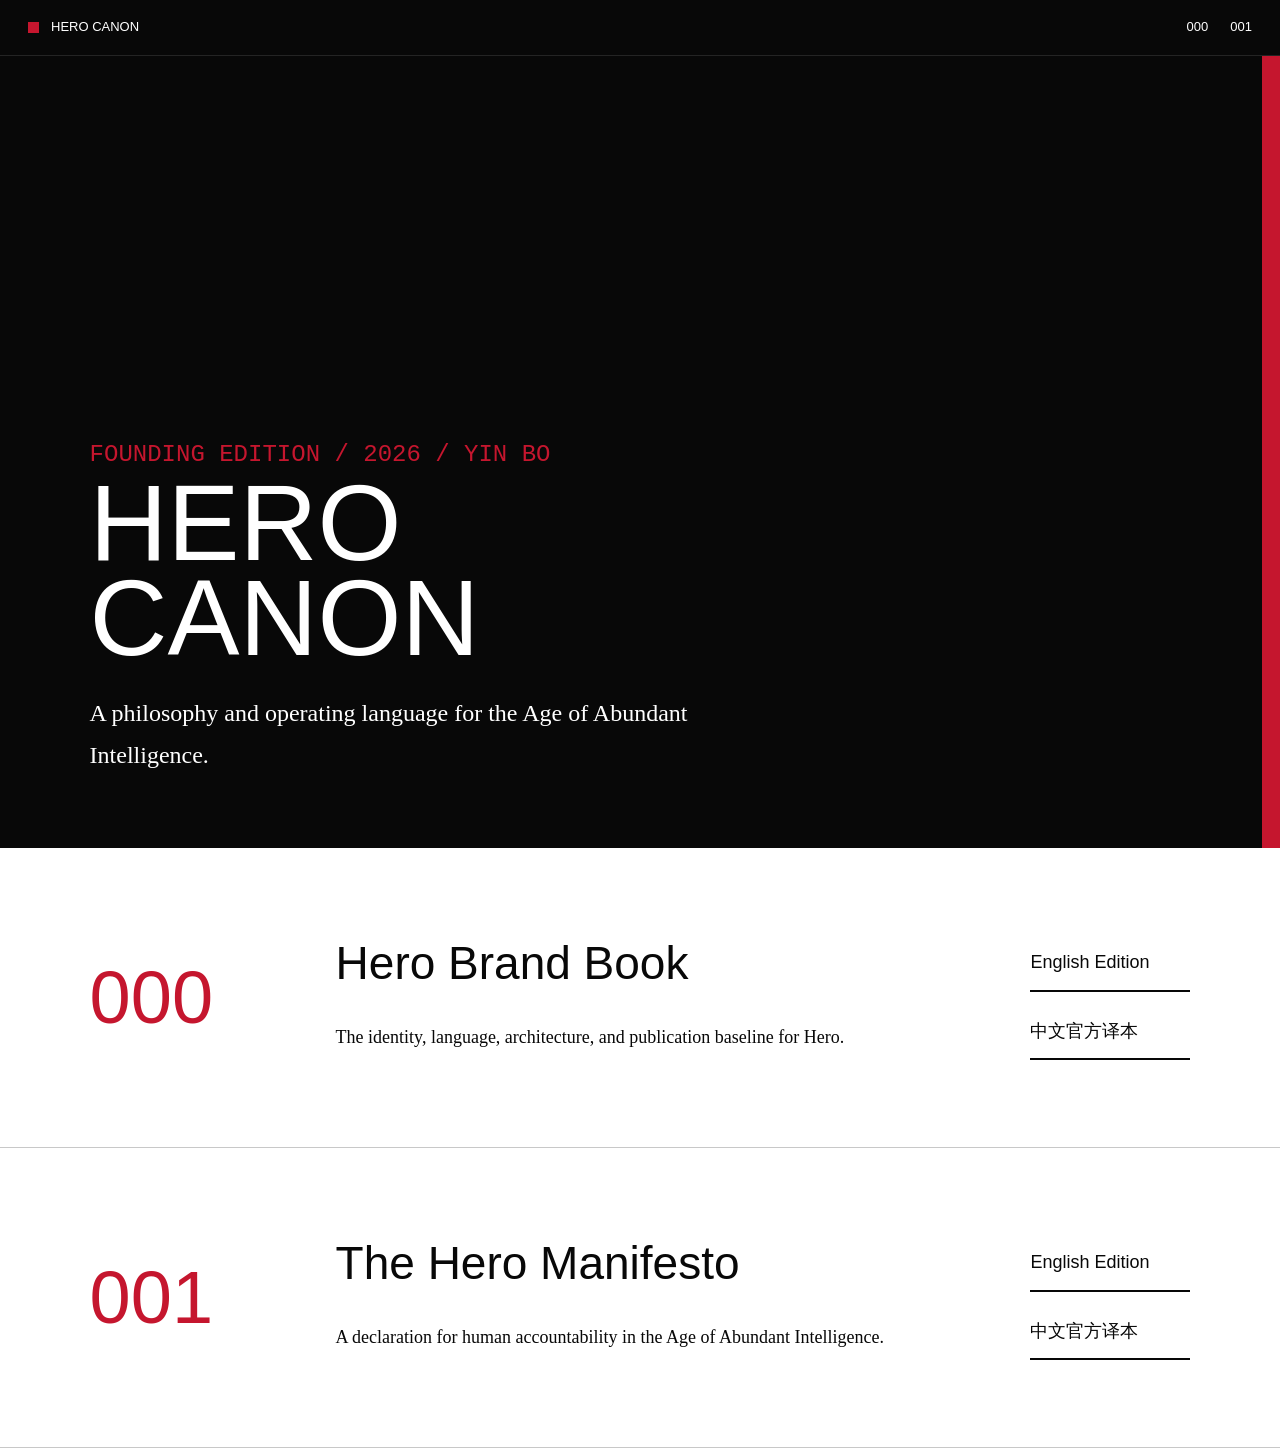
==== index.html @ f0d02a35 "Publish Hero Canon founding edition" ====
<!doctype html>
<html lang="en">
<head>
  <meta charset="utf-8">
  <meta name="viewport" content="width=device-width, initial-scale=1">
  <meta name="color-scheme" content="light">
  <title>Hero Canon - Founding Edition</title>
  <link rel="stylesheet" href="assets/hero-publication.css">
</head>
<body>
  <header class="site-header"><span class="wordmark"><span class="wordmark-mark" aria-hidden="true"></span><span>Hero Canon</span></span><nav class="header-links"><a href="#canon-000">000</a><a href="#canon-001">001</a></nav></header>
  <main style="padding-top:var(--header-height)">
    <section class="index-hero"><div><p class="cover-canon">Founding Edition / 2026 / Yin Bo</p><h1>HERO<br>CANON</h1><p>A philosophy and operating language for the Age of Abundant Intelligence.</p></div></section>
    <section class="edition-band" id="canon-000"><div class="edition-number">000</div><div><h2>Hero Brand Book</h2><p>The identity, language, architecture, and publication baseline for Hero.</p></div><nav class="edition-links"><a href="000-hero-brand-book/en/index.html">English Edition</a><a href="000-hero-brand-book/zh-CN/index.html">中文官方译本</a></nav></section>
    <section class="edition-band" id="canon-001"><div class="edition-number">001</div><div><h2>The Hero Manifesto</h2><p>A declaration for human accountability in the Age of Abundant Intelligence.</p></div><nav class="edition-links"><a href="001-the-hero-manifesto/en/index.html">English Edition</a><a href="001-the-hero-manifesto/zh-CN/index.html">中文官方译本</a></nav></section>
  </main>
  <script src="assets/hero-publication.js"></script>
</body>
</html>
---- assets/hero-publication.css ----
:root {
  --hero-black: #080808;
  --hero-white: #ffffff;
  --hero-red: #c5162e;
  --hero-gray-100: #f2f2f2;
  --hero-gray-300: #c8c8c8;
  --hero-gray-600: #5b5b5b;
  --hero-display-en: Bahnschrift, "Arial Narrow", sans-serif;
  --hero-body-en: Constantia, Georgia, serif;
  --hero-zh: "Noto Sans SC", "Microsoft YaHei", sans-serif;
  --hero-display: var(--hero-display-en);
  --hero-body: var(--hero-body-en);
  --hero-mono: Bahnschrift, Consolas, monospace;
  --content-max: 880px;
  --rail-width: 264px;
  --header-height: 56px;
}

* {
  box-sizing: border-box;
}

html {
  scroll-behavior: smooth;
  background: var(--hero-white);
}

body {
  margin: 0;
  color: var(--hero-black);
  background: var(--hero-white);
  font-family: var(--hero-body);
  font-size: 18px;
  line-height: 1.72;
  letter-spacing: 0;
  overflow-x: hidden;
}

body[data-language="zh-CN"] {
  font-family: var(--hero-zh);
  line-height: 1.78;
}

body[data-language="zh-CN"] * {
  font-family: var(--hero-zh);
}

a {
  color: inherit;
  text-decoration-color: var(--hero-red);
  text-decoration-thickness: 2px;
  text-underline-offset: 4px;
}

a:hover,
a:focus-visible {
  color: var(--hero-red);
}

.reading-progress {
  position: fixed;
  z-index: 60;
  top: 0;
  left: 0;
  width: 0;
  height: 3px;
  background: var(--hero-red);
}

.site-header {
  position: fixed;
  z-index: 50;
  top: 0;
  right: 0;
  left: 0;
  height: var(--header-height);
  display: flex;
  align-items: center;
  justify-content: space-between;
  gap: 24px;
  padding: 0 28px;
  border-bottom: 1px solid #242424;
  color: var(--hero-white);
  background: var(--hero-black);
  font-family: var(--hero-display);
  font-size: 13px;
  text-transform: uppercase;
}

.wordmark {
  display: inline-flex;
  align-items: center;
  gap: 12px;
  text-decoration: none;
}

.wordmark-mark {
  width: 11px;
  height: 11px;
  background: var(--hero-red);
}

.header-links {
  display: flex;
  align-items: center;
  gap: 22px;
}

.header-links a {
  color: var(--hero-white);
  text-decoration: none;
}

.header-links a:hover,
.header-links a:focus-visible {
  color: var(--hero-red);
}

.publication-shell {
  display: grid;
  grid-template-columns: var(--rail-width) minmax(0, 1fr);
  padding-top: var(--header-height);
}

.toc {
  position: sticky;
  top: var(--header-height);
  align-self: start;
  height: calc(100vh - var(--header-height));
  padding: 40px 28px;
  border-right: 1px solid var(--hero-gray-300);
  overflow-y: auto;
  background: var(--hero-white);
}

.toc-label {
  margin: 0 0 20px;
  color: var(--hero-red);
  font-family: var(--hero-display);
  font-size: 12px;
  text-transform: uppercase;
}

.toc ol {
  margin: 0;
  padding: 0;
  list-style: none;
}

.toc li + li {
  margin-top: 12px;
}

.toc a {
  display: grid;
  grid-template-columns: 30px minmax(0, 1fr);
  gap: 8px;
  align-items: start;
  color: var(--hero-gray-600);
  font-family: var(--hero-display);
  font-size: 13px;
  line-height: 1.35;
  text-decoration: none;
}

.toc a::before {
  content: attr(data-index);
  color: var(--hero-gray-300);
  font-family: var(--hero-mono);
  font-size: 11px;
}

.toc a.active,
.toc a:hover,
.toc a:focus-visible {
  color: var(--hero-black);
}

.toc a.active::before {
  color: var(--hero-red);
}

.canon {
  min-width: 0;
}

.canon-section {
  position: relative;
  min-height: 82svh;
  display: flex;
  align-items: center;
  padding: 104px max(7vw, 56px) 112px;
  border-bottom: 1px solid var(--hero-gray-300);
  background: var(--hero-white);
}

.section-inner {
  width: min(100%, var(--content-max));
  margin: 0 auto;
}

.section-index {
  position: absolute;
  top: 34px;
  right: 36px;
  color: var(--hero-red);
  font-family: var(--hero-mono);
  font-size: 12px;
}

.section-kicker {
  margin: 0 0 20px;
  color: var(--hero-red);
  font-family: var(--hero-display);
  font-size: 13px;
  text-transform: uppercase;
}

h1,
h2,
h3,
h4 {
  margin-top: 0;
  font-family: var(--hero-display);
  font-weight: 400;
  letter-spacing: 0;
}

.section-title {
  max-width: 820px;
  margin-bottom: 40px;
  font-size: 54px;
  line-height: 1.02;
}

body[data-language="zh-CN"] .section-title {
  font-size: 50px;
  line-height: 1.18;
}

.section-body > :first-child {
  margin-top: 0;
}

.section-body > :last-child {
  margin-bottom: 0;
}

.section-body p,
.section-body li {
  max-width: 760px;
}

.section-body p {
  margin: 0 0 24px;
}

.section-body ul,
.section-body ol {
  margin: 24px 0 32px;
  padding-left: 26px;
}

.section-body li + li {
  margin-top: 10px;
}

.section-body h3 {
  margin: 64px 0 24px;
  font-size: 30px;
  line-height: 1.15;
}

.section-body strong {
  font-family: var(--hero-display);
  font-weight: 400;
}

blockquote {
  max-width: 820px;
  margin: 48px 0;
  padding: 4px 0 4px 32px;
  border-left: 8px solid var(--hero-red);
  font-family: var(--hero-display);
  font-size: 32px;
  line-height: 1.24;
}

blockquote p {
  max-width: none !important;
}

.key-idea {
  margin: 0 0 52px;
  padding: 26px 0 28px;
  border-top: 2px solid var(--hero-black);
  border-bottom: 2px solid var(--hero-black);
}

.key-idea span {
  display: block;
  margin-bottom: 14px;
  color: var(--hero-red);
  font-family: var(--hero-display);
  font-size: 12px;
  text-transform: uppercase;
}

.key-idea strong {
  display: block;
  max-width: 760px;
  font-family: var(--hero-display);
  font-size: 34px;
  font-weight: 400;
  line-height: 1.2;
}

.cover-section {
  min-height: calc(100svh - var(--header-height));
  align-items: stretch;
  padding: 0;
  color: var(--hero-white);
  background: var(--hero-black);
}

.cover-grid {
  width: 100%;
  height: calc(100svh - var(--header-height));
  min-height: calc(100svh - var(--header-height));
  display: grid;
  grid-template-columns: minmax(0, 1fr) 18px;
}

.cover-content {
  position: relative;
  height: 100%;
  display: flex;
  flex-direction: column;
  justify-content: flex-start;
  padding: 72px max(7vw, 56px) 64px;
}

.cover-rule {
  background: var(--hero-red);
}

.cover-canon {
  margin: 0;
  color: var(--hero-red);
  font-family: var(--hero-mono);
  font-size: 13px;
  text-transform: uppercase;
}

.cover-hero {
  margin: 44px 0 12px;
  font-family: var(--hero-display);
  font-size: 116px;
  line-height: 0.84;
}

.cover-title {
  max-width: 940px;
  margin: 0;
  font-family: var(--hero-display);
  font-size: 58px;
  line-height: 1.02;
}

body[data-language="zh-CN"] .cover-title {
  font-size: 54px;
  line-height: 1.15;
}

.cover-tagline {
  max-width: 650px;
  margin: 32px 0 0;
  font-size: 23px;
  line-height: 1.45;
}

.cover-footer {
  display: grid;
  grid-template-columns: repeat(3, minmax(0, 1fr));
  gap: 32px;
  margin-top: auto;
  padding-top: 24px;
  border-top: 1px solid #3b3b3b;
  font-family: var(--hero-display);
  font-size: 14px;
}

.metadata-section,
.copyright-section,
.version-section {
  min-height: auto;
  align-items: start;
  background: var(--hero-gray-100);
}

.metadata-grid {
  display: grid;
  grid-template-columns: repeat(2, minmax(0, 1fr));
  margin: 0;
  border-top: 2px solid var(--hero-black);
}

.metadata-grid div {
  padding: 18px 0;
  border-bottom: 1px solid var(--hero-gray-300);
}

.metadata-grid div:nth-child(odd) {
  padding-right: 28px;
}

.metadata-grid dt {
  color: var(--hero-red);
  font-family: var(--hero-display);
  font-size: 12px;
  text-transform: uppercase;
}

.metadata-grid dd {
  margin: 6px 0 0;
  font-size: 16px;
}

.feature-section {
  min-height: 92svh;
  color: var(--hero-white);
  background: var(--hero-black);
}

.feature-section .section-title,
.feature-section .section-body {
  max-width: 940px;
}

.feature-section .section-body {
  font-family: var(--hero-display);
  font-size: 38px;
  line-height: 1.22;
}

.feature-section .section-body p {
  max-width: 900px;
}

.manifesto-section .section-body > p {
  font-size: 23px;
}

table {
  width: 100%;
  margin: 40px 0;
  border-collapse: collapse;
  font-size: 15px;
}

thead {
  border-top: 2px solid var(--hero-black);
  border-bottom: 2px solid var(--hero-black);
  font-family: var(--hero-display);
  text-align: left;
}

th,
td {
  padding: 14px 16px 14px 0;
  border-bottom: 1px solid var(--hero-gray-300);
  vertical-align: top;
}

.hero-principles-table {
  table-layout: fixed;
  border-top: 2px solid var(--hero-black);
}

.hero-principles-table th:first-child,
.hero-principles-table td:first-child {
  width: 72px;
}

.hero-principles-table th:nth-child(2),
.hero-principles-table td:nth-child(2) {
  width: 38%;
}

.hero-principles-table td:first-child {
  color: var(--hero-red);
  font-family: var(--hero-display);
  font-size: 30px;
  line-height: 1;
}

.hero-principles-table td:nth-child(2) {
  font-family: var(--hero-display);
  font-size: 17px;
  line-height: 1.3;
}

pre {
  max-width: 100%;
  padding: 28px;
  border-left: 8px solid var(--hero-red);
  color: var(--hero-white);
  background: var(--hero-black);
  font-family: var(--hero-mono);
  font-size: 14px;
  line-height: 1.5;
  overflow-x: auto;
}

.diagram {
  width: min(100%, 760px);
  margin: 42px auto 54px;
  padding: 34px 0;
  font-family: var(--hero-display);
}

.diagram-node {
  min-width: 190px;
  padding: 14px 24px;
  border: 2px solid var(--hero-black);
  color: var(--hero-black);
  background: var(--hero-white);
  text-align: center;
}

.diagram-node.primary {
  border-color: var(--hero-red);
  color: var(--hero-white);
  background: var(--hero-red);
}

.diagram-arrow {
  height: 42px;
  display: flex;
  align-items: center;
  justify-content: center;
  color: var(--hero-red);
  font-family: var(--hero-mono);
  font-size: 24px;
}

.diagram-vertical {
  display: flex;
  flex-direction: column;
  align-items: center;
}

.diagram-branches {
  display: grid;
  grid-template-columns: repeat(3, minmax(0, 1fr));
  gap: 14px;
  width: 100%;
  margin: 24px 0;
}

.diagram-branches .diagram-node {
  min-width: 0;
}

.diagram-line {
  width: 2px;
  height: 34px;
  margin: 0 auto;
  background: var(--hero-red);
}

.flywheel {
  position: relative;
  width: 520px;
  max-width: 100%;
  aspect-ratio: 1;
  margin: 0 auto;
  border: 2px solid var(--hero-black);
  border-radius: 50%;
}

.flywheel::after {
  content: "";
  position: absolute;
  top: 14.65%;
  right: 14.65%;
  width: 18px;
  height: 14px;
  background: var(--hero-red);
  clip-path: polygon(0 0, 100% 50%, 0 100%, 28% 50%);
  transform: translate(50%, -50%) rotate(45deg);
  transform-origin: center;
}

.flywheel-center,
.flywheel-node {
  position: absolute;
  font-family: var(--hero-display);
  text-align: center;
}

.flywheel-center {
  top: 50%;
  left: 50%;
  color: var(--hero-red);
  font-size: 34px;
  transform: translate(-50%, -50%);
}

.flywheel-node:nth-child(2) { top: 7%; left: 50%; transform: translateX(-50%); }
.flywheel-node:nth-child(3) { top: 48%; right: 3%; transform: translateY(-50%); }
.flywheel-node:nth-child(4) { bottom: 7%; left: 50%; transform: translateX(-50%); }
.flywheel-node:nth-child(5) { top: 48%; left: 3%; transform: translateY(-50%); }

.brand-stack {
  border-top: 2px solid var(--hero-black);
  border-bottom: 2px solid var(--hero-black);
}

.brand-stack-row {
  display: grid;
  grid-template-columns: repeat(4, minmax(0, 1fr));
  gap: 18px;
  padding: 28px 0;
  border-top: 1px solid var(--hero-gray-300);
  text-align: center;
}

.brand-stack-hero {
  padding: 40px 0;
  color: var(--hero-red);
  font-family: var(--hero-display);
  font-size: 54px;
  text-align: center;
}

.index-hero {
  min-height: 88svh;
  display: flex;
  align-items: flex-end;
  padding: 96px max(7vw, 56px) 72px;
  color: var(--hero-white);
  background: var(--hero-black);
  border-right: 18px solid var(--hero-red);
}

.index-hero h1 {
  margin: 0;
  font-size: 108px;
  line-height: 0.88;
}

.index-hero p {
  max-width: 700px;
  margin: 28px 0 0;
  font-size: 24px;
}

.edition-band {
  display: grid;
  grid-template-columns: 210px minmax(0, 1fr) auto;
  gap: 36px;
  align-items: center;
  min-height: 300px;
  padding: 56px max(7vw, 56px);
  border-bottom: 1px solid var(--hero-gray-300);
}

.edition-number {
  color: var(--hero-red);
  font-family: var(--hero-display);
  font-size: 74px;
}

.edition-band h2 {
  margin: 0 0 12px;
  font-size: 46px;
}

.edition-links {
  display: flex;
  flex-direction: column;
  gap: 12px;
  font-family: var(--hero-display);
}

.edition-links a {
  min-width: 160px;
  padding: 12px 0;
  border-bottom: 2px solid var(--hero-black);
  text-decoration: none;
}

.edition-links a:hover,
.edition-links a:focus-visible {
  border-color: var(--hero-red);
}

.reveal {
  opacity: 0;
  transform: translateY(18px);
  transition: opacity 500ms ease, transform 500ms ease;
}

.reveal.visible {
  opacity: 1;
  transform: translateY(0);
}

@media (prefers-reduced-motion: reduce) {
  html { scroll-behavior: auto; }
  .reveal { opacity: 1; transform: none; transition: none; }
}

@media (max-width: 980px) {
  :root { --rail-width: 0px; }
  .publication-shell { display: block; }
  .toc { display: none; }
  .canon-section { padding-right: 48px; padding-left: 48px; }
  .section-title { font-size: 46px; }
  .cover-hero { font-size: 92px; }
  .cover-title { font-size: 50px; }
  .edition-band { grid-template-columns: 150px minmax(0, 1fr); }
  .edition-links { grid-column: 2; }
}

@media (max-width: 640px) {
  body { font-size: 17px; }
  .site-header { padding: 0 18px; }
  .header-links { gap: 12px; font-size: 11px; }
  .header-links .secondary-link { display: none; }
  .canon-section { min-height: auto; padding: 80px 24px 88px; }
  .cover-section { min-height: calc(100svh - var(--header-height)); padding: 0; }
  .section-index { top: 22px; right: 24px; }
  .section-title { margin-bottom: 28px; font-size: 38px; line-height: 1.08; }
  body[data-language="zh-CN"] .section-title { font-size: 36px; }
  .section-body h3 { margin-top: 48px; font-size: 26px; }
  blockquote { padding-left: 20px; font-size: 26px; }
  .key-idea strong { font-size: 28px; }
  .cover-grid { grid-template-columns: minmax(0, 1fr) 10px; }
  .cover-content { height: 100%; min-height: 0; padding: 48px 24px 40px; }
  .cover-hero { margin-top: 36px; font-size: 70px; }
  .cover-title { font-size: 38px; }
  body[data-language="zh-CN"] .cover-title { font-size: 36px; }
  .cover-tagline { font-size: 19px; }
  .cover-footer { grid-template-columns: repeat(3, minmax(0, 1fr)); gap: 8px; margin-top: auto; font-size: 11px; }
  .metadata-grid { grid-template-columns: 1fr; }
  .metadata-grid div:nth-child(odd) { padding-right: 0; }
  .feature-section .section-body { font-size: 29px; }
  table { display: block; font-size: 13px; overflow-x: auto; }
  .hero-principles-table { display: table; table-layout: auto; }
  .hero-principles-table th:first-child,
  .hero-principles-table td:first-child { width: 46px; }
  .hero-principles-table th:nth-child(2),
  .hero-principles-table td:nth-child(2) { width: auto; }
  .hero-principles-table td:first-child { font-size: 24px; }
  .hero-principles-table td:nth-child(2) { font-size: 14px; }
  .diagram { padding: 20px 0; }
  .diagram-node { min-width: 150px; padding: 12px 14px; }
  .diagram-branches { grid-template-columns: 1fr; }
  .flywheel { width: 310px; }
  .flywheel-center { font-size: 26px; }
  .flywheel-node { font-size: 13px; }
  .brand-stack-row { grid-template-columns: repeat(2, minmax(0, 1fr)); }
  .brand-stack-hero { font-size: 44px; }
  .index-hero { min-height: 82svh; padding: 80px 24px 54px; border-right-width: 10px; }
  .index-hero h1 { font-size: 66px; }
  .index-hero p { font-size: 19px; }
  .edition-band { grid-template-columns: 1fr; gap: 18px; min-height: 0; padding: 54px 24px; }
  .edition-number { font-size: 56px; }
  .edition-band h2 { font-size: 36px; }
  .edition-links { grid-column: 1; }
}

@page {
  size: A4;
  margin: 0;
}

@media print {
  :root { --header-height: 0px; }
  html, body { background: var(--hero-white); }
  body { font-size: 10.5pt; line-height: 1.55; }
  body[data-language="zh-CN"] { font-size: 10pt; line-height: 1.62; }
  .site-header, .reading-progress, .toc { display: none !important; }
  .publication-shell { display: block; padding: 0; }
  .canon-section {
    min-height: 297mm;
    display: block;
    padding: 18mm 18mm 20mm;
    border: 0;
    break-before: page;
  }
  .canon-section:first-child { break-before: auto; }
  .section-inner { width: 100%; }
  .section-index { top: 11mm; right: 18mm; }
  .section-title { margin-bottom: 8mm; font-size: 28pt; }
  body[data-language="zh-CN"] .section-title { font-size: 25pt; line-height: 1.2; }
  .section-body p { margin-bottom: 4mm; orphans: 3; widows: 3; }
  .section-body li { orphans: 3; widows: 3; }
  .section-body h3 { margin: 10mm 0 5mm; font-size: 18pt; }
  h2, h3, h4 { break-after: avoid-page; }
  blockquote, .key-idea, table, thead, tr, pre, .diagram, .metadata-grid div { break-inside: avoid-page; }
  .cover-section { min-height: 297mm; padding: 0; color: var(--hero-white); background: var(--hero-black) !important; }
  .cover-grid { height: 297mm; min-height: 297mm; }
  .cover-content { height: 297mm; min-height: 297mm; padding: 20mm 16mm 16mm; }
  .cover-footer { position: absolute; right: 16mm; bottom: 16mm; left: 16mm; margin: 0; }
  .cover-hero { font-size: 70pt; }
  .cover-title { font-size: 38pt; }
  body[data-language="zh-CN"] .cover-title { font-size: 35pt; }
  .cover-tagline { font-size: 16pt; }
  .feature-section {
    min-height: 297mm;
    display: flex;
    align-items: center;
    color: var(--hero-white);
    background: var(--hero-black) !important;
  }
  .feature-section .section-body { font-size: 24pt; }
  body[data-language="zh-CN"] .feature-section .section-body { font-size: 22pt; line-height: 1.38; }
  blockquote { font-size: 19pt; }
  .key-idea strong { font-size: 21pt; }
  .metadata-section, .copyright-section, .version-section { background: var(--hero-white); }
  table { font-size: 8.5pt; }
  th, td { padding: 2.5mm 3mm 2.5mm 0; }
  .diagram { margin: 6mm auto 8mm; padding: 4mm 0; }
  .diagram-node { padding: 3mm 5mm; }
  .diagram-arrow { height: 8mm; }
  .diagram-line { height: 7mm; }
  .diagram-branches { margin: 4mm 0; }
  .flywheel { width: 105mm; }
  .reveal { opacity: 1; transform: none; }
  a { text-decoration: none; }
}
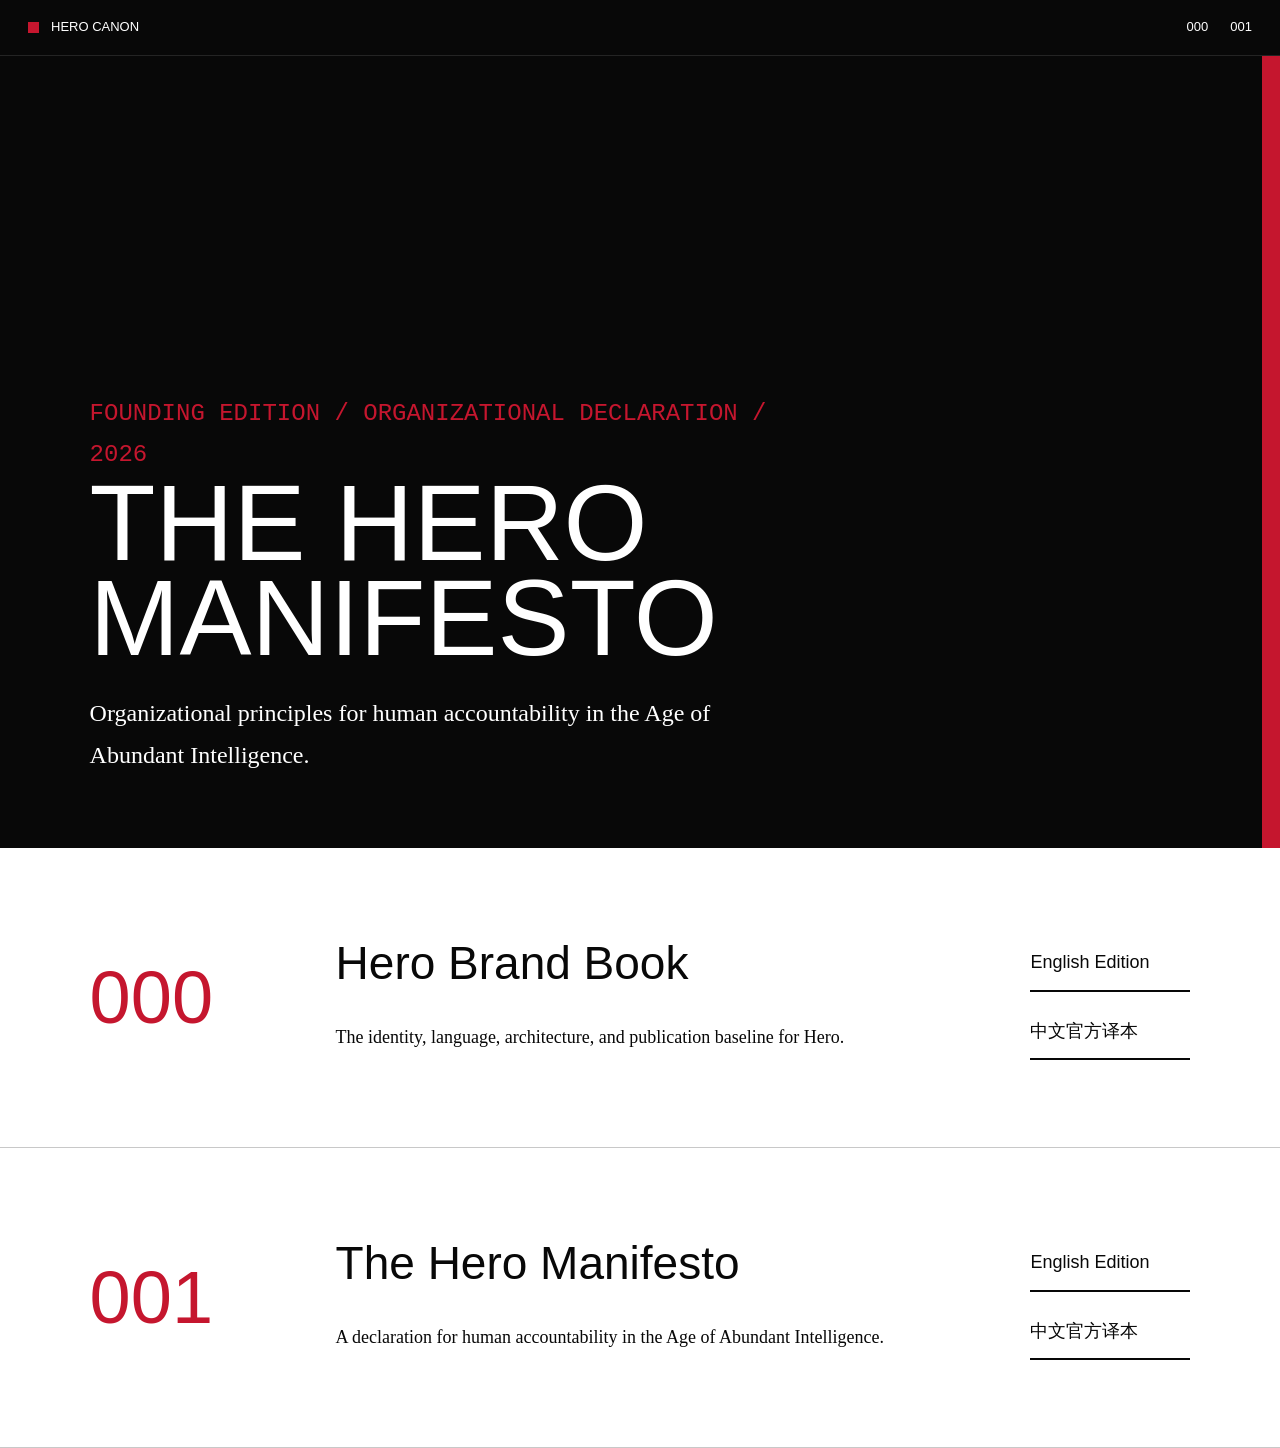
==== commit 05c9fbc5: "Lead with the Hero Manifesto" ====
--- a/index.html
+++ b/index.html
@@ -4,13 +4,13 @@
   <meta charset="utf-8">
   <meta name="viewport" content="width=device-width, initial-scale=1">
   <meta name="color-scheme" content="light">
-  <title>Hero Canon - Founding Edition</title>
+  <title>The Hero Manifesto - Founding Edition</title>
   <link rel="stylesheet" href="assets/hero-publication.css">
 </head>
 <body>
   <header class="site-header"><span class="wordmark"><span class="wordmark-mark" aria-hidden="true"></span><span>Hero Canon</span></span><nav class="header-links"><a href="#canon-000">000</a><a href="#canon-001">001</a></nav></header>
   <main style="padding-top:var(--header-height)">
-    <section class="index-hero"><div><p class="cover-canon">Founding Edition / 2026 / Yin Bo</p><h1>HERO<br>CANON</h1><p>A philosophy and operating language for the Age of Abundant Intelligence.</p></div></section>
+    <section class="index-hero"><div><p class="cover-canon">Founding Edition / Organizational Declaration / 2026</p><h1>THE HERO<br>MANIFESTO</h1><p>Organizational principles for human accountability in the Age of Abundant Intelligence.</p></div></section>
     <section class="edition-band" id="canon-000"><div class="edition-number">000</div><div><h2>Hero Brand Book</h2><p>The identity, language, architecture, and publication baseline for Hero.</p></div><nav class="edition-links"><a href="000-hero-brand-book/en/index.html">English Edition</a><a href="000-hero-brand-book/zh-CN/index.html">中文官方译本</a></nav></section>
     <section class="edition-band" id="canon-001"><div class="edition-number">001</div><div><h2>The Hero Manifesto</h2><p>A declaration for human accountability in the Age of Abundant Intelligence.</p></div><nav class="edition-links"><a href="001-the-hero-manifesto/en/index.html">English Edition</a><a href="001-the-hero-manifesto/zh-CN/index.html">中文官方译本</a></nav></section>
   </main>
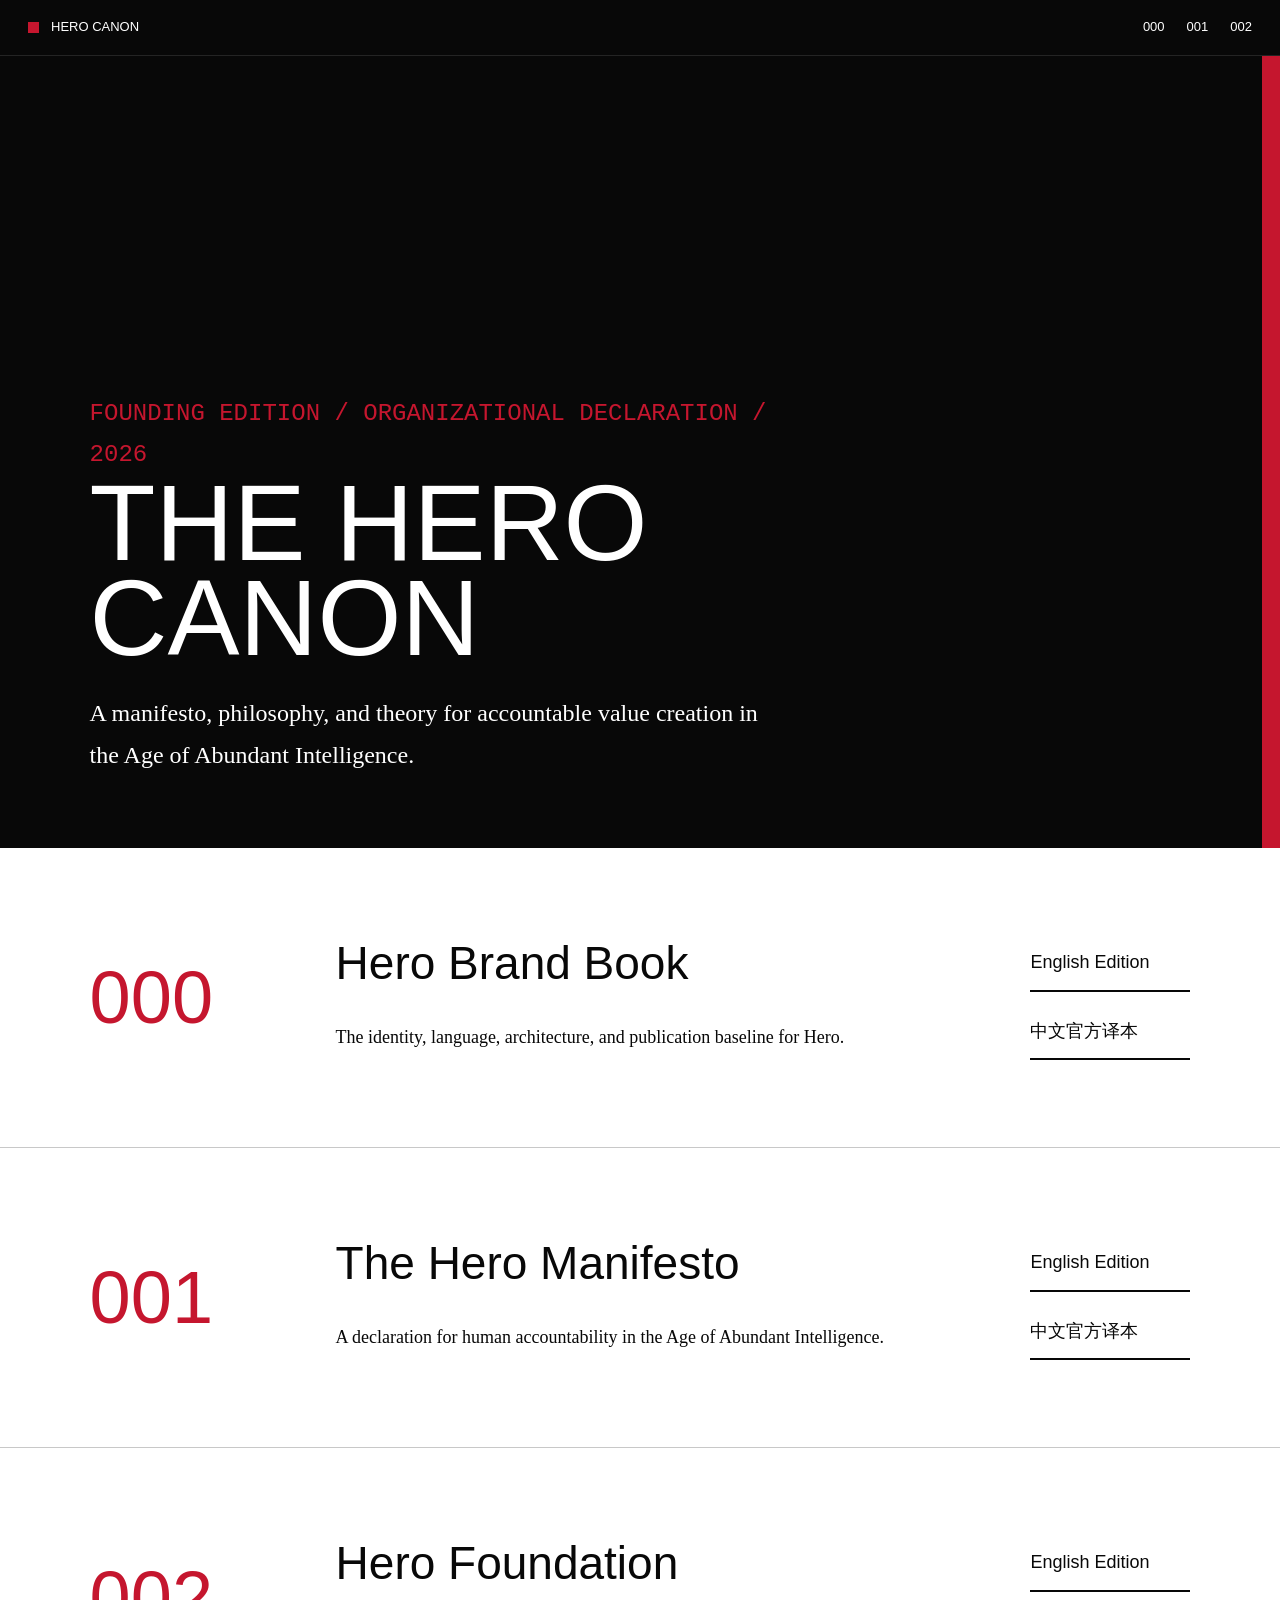
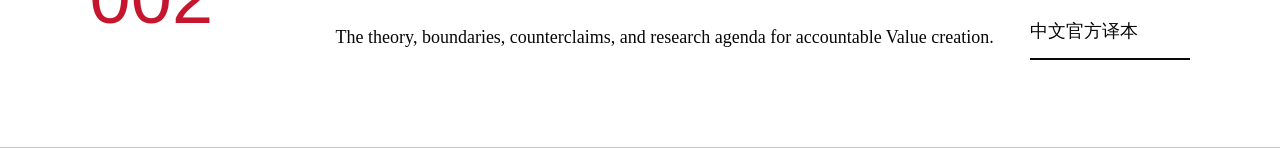
==== commit d08608e5: "Publish Hero Foundation Canon 002" ====
--- a/index.html
+++ b/index.html
@@ -4,15 +4,26 @@
   <meta charset="utf-8">
   <meta name="viewport" content="width=device-width, initial-scale=1">
   <meta name="color-scheme" content="light">
-  <title>The Hero Manifesto - Founding Edition</title>
+  <meta name="description" content="The Hero Canon: an organizational manifesto and theory for human accountability and value creation in the age of abundant intelligence.">
+  <meta name="keywords" content="organizational manifesto, human accountability, accountable value creation, human-centered AI, responsible AI, AI governance, organizational design, leadership, future of work, collective intelligence">
+  <link rel="canonical" href="https://sheldonlc.github.io/hero-manifesto/">
+  <meta property="og:type" content="website">
+  <meta property="og:title" content="The Hero Canon">
+  <meta property="og:description" content="An organizational manifesto and theory for accountable value creation in the age of abundant intelligence.">
+  <meta property="og:url" content="https://sheldonlc.github.io/hero-manifesto/">
+  <meta name="twitter:card" content="summary">
+  <meta name="twitter:title" content="The Hero Canon">
+  <meta name="twitter:description" content="Human accountability and value creation in the age of abundant intelligence.">
+  <title>The Hero Canon - Founding Edition</title>
   <link rel="stylesheet" href="assets/hero-publication.css">
 </head>
 <body>
-  <header class="site-header"><span class="wordmark"><span class="wordmark-mark" aria-hidden="true"></span><span>Hero Canon</span></span><nav class="header-links"><a href="#canon-000">000</a><a href="#canon-001">001</a></nav></header>
+  <header class="site-header"><span class="wordmark"><span class="wordmark-mark" aria-hidden="true"></span><span>Hero Canon</span></span><nav class="header-links"><a href="#canon-000">000</a><a href="#canon-001">001</a><a href="#canon-002">002</a></nav></header>
   <main style="padding-top:var(--header-height)">
-    <section class="index-hero"><div><p class="cover-canon">Founding Edition / Organizational Declaration / 2026</p><h1>THE HERO<br>MANIFESTO</h1><p>Organizational principles for human accountability in the Age of Abundant Intelligence.</p></div></section>
+    <section class="index-hero"><div><p class="cover-canon">Founding Edition / Organizational Declaration / 2026</p><h1>THE HERO<br>CANON</h1><p>A manifesto, philosophy, and theory for accountable value creation in the Age of Abundant Intelligence.</p></div></section>
     <section class="edition-band" id="canon-000"><div class="edition-number">000</div><div><h2>Hero Brand Book</h2><p>The identity, language, architecture, and publication baseline for Hero.</p></div><nav class="edition-links"><a href="000-hero-brand-book/en/index.html">English Edition</a><a href="000-hero-brand-book/zh-CN/index.html">中文官方译本</a></nav></section>
     <section class="edition-band" id="canon-001"><div class="edition-number">001</div><div><h2>The Hero Manifesto</h2><p>A declaration for human accountability in the Age of Abundant Intelligence.</p></div><nav class="edition-links"><a href="001-the-hero-manifesto/en/index.html">English Edition</a><a href="001-the-hero-manifesto/zh-CN/index.html">中文官方译本</a></nav></section>
+    <section class="edition-band" id="canon-002"><div class="edition-number">002</div><div><h2>Hero Foundation</h2><p>The theory, boundaries, counterclaims, and research agenda for accountable Value creation.</p></div><nav class="edition-links"><a href="002-hero-foundation/en/index.html">English Edition</a><a href="002-hero-foundation/zh-CN/index.html">中文官方译本</a></nav></section>
   </main>
   <script src="assets/hero-publication.js"></script>
 </body>
--- a/assets/hero-publication.css
+++ b/assets/hero-publication.css
@@ -7,7 +7,7 @@
   --hero-gray-600: #5b5b5b;
   --hero-display-en: Bahnschrift, "Arial Narrow", sans-serif;
   --hero-body-en: Constantia, Georgia, serif;
-  --hero-zh: "Noto Sans SC", "Microsoft YaHei", sans-serif;
+  --hero-zh: "Source Han Sans SC", "Noto Sans CJK SC", "Noto Sans SC", "Microsoft YaHei", "PingFang SC", sans-serif;
   --hero-display: var(--hero-display-en);
   --hero-body: var(--hero-body-en);
   --hero-mono: Bahnschrift, Consolas, monospace;
@@ -785,9 +785,9 @@
   .site-header, .reading-progress, .toc { display: none !important; }
   .publication-shell { display: block; padding: 0; }
   .canon-section {
-    min-height: 297mm;
+    min-height: auto;
     display: block;
-    padding: 18mm 18mm 20mm;
+    padding: 18mm 18mm 0;
     border: 0;
     break-before: page;
   }
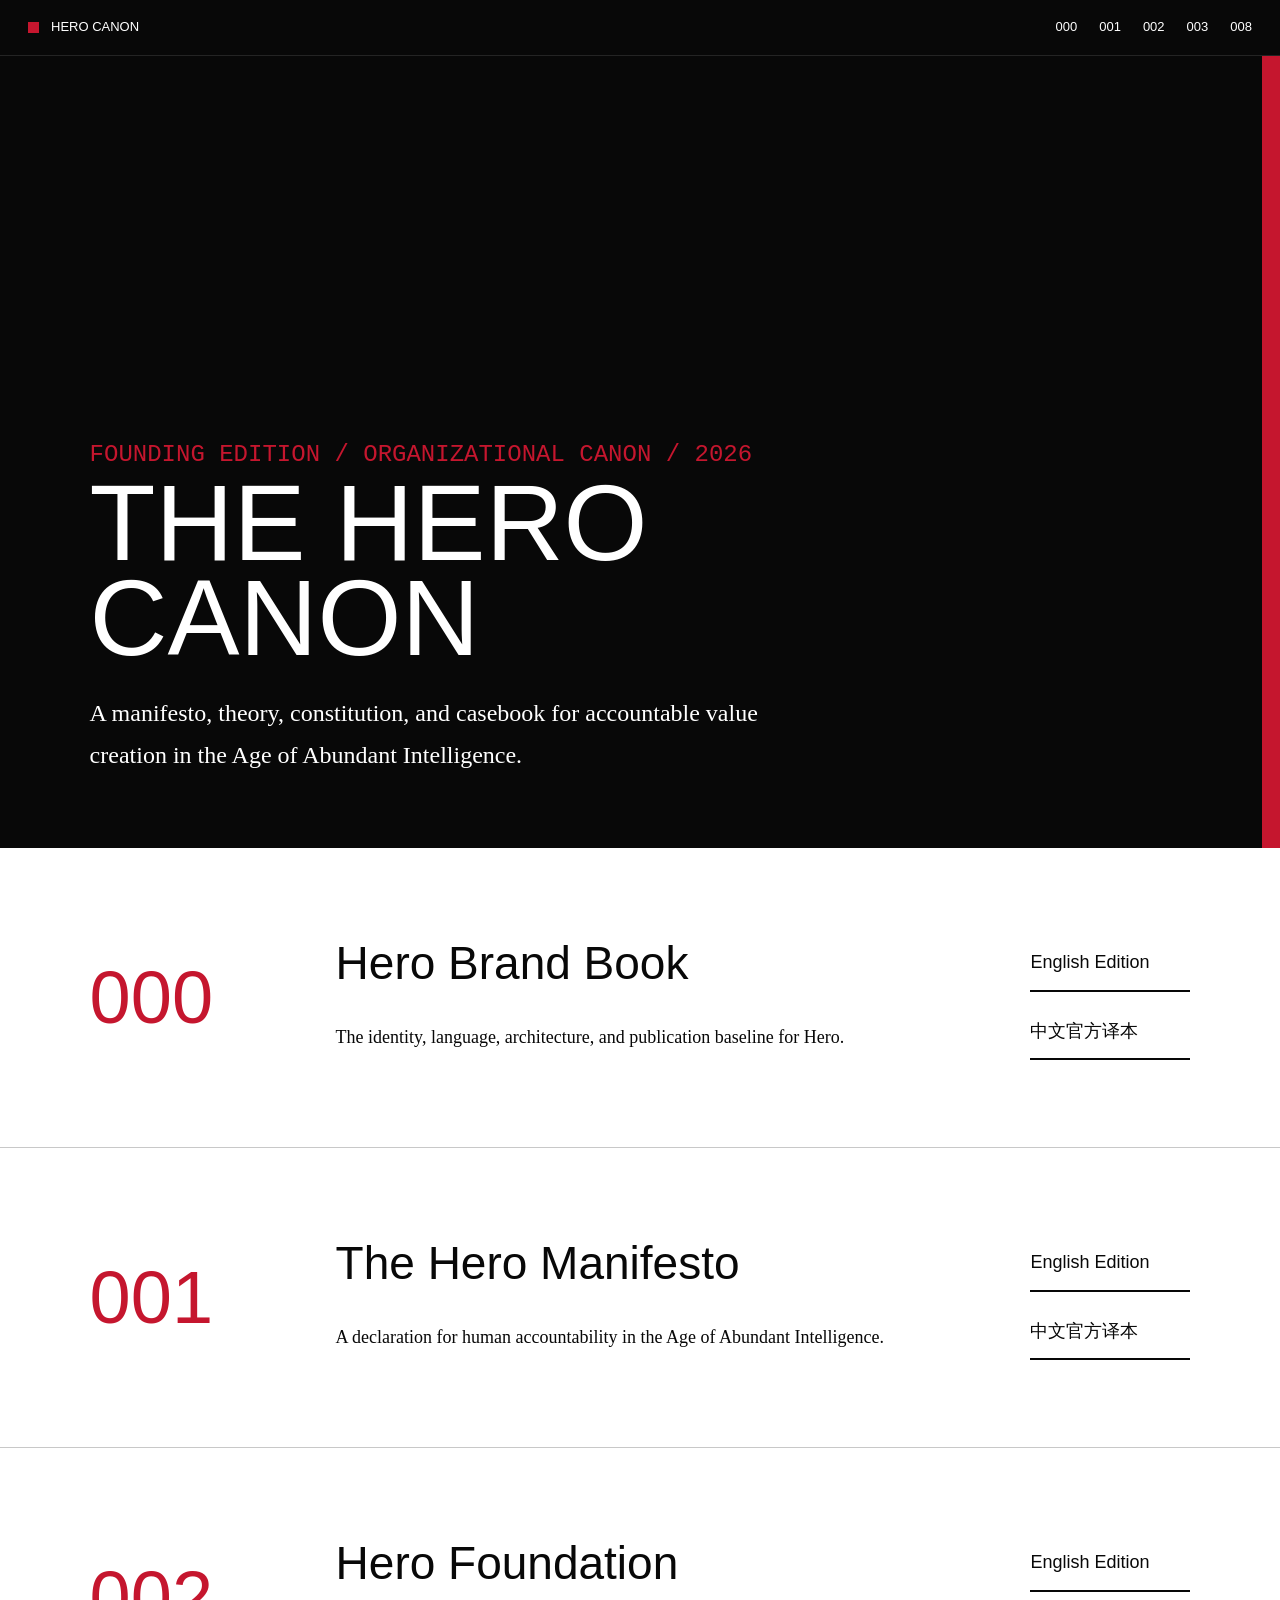
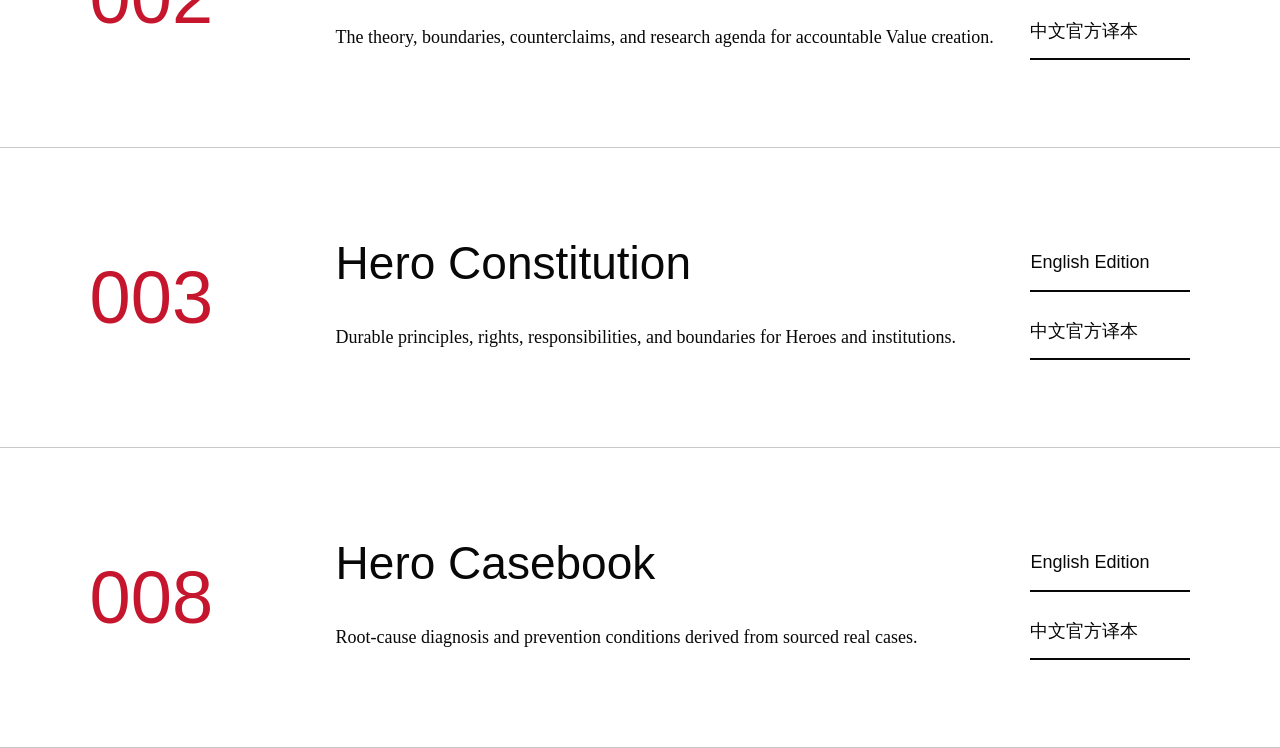
==== commit 8e81aea2: "Publish Hero Constitution and Casebook" ====
--- a/index.html
+++ b/index.html
@@ -4,26 +4,28 @@
   <meta charset="utf-8">
   <meta name="viewport" content="width=device-width, initial-scale=1">
   <meta name="color-scheme" content="light">
-  <meta name="description" content="The Hero Canon: an organizational manifesto and theory for human accountability and value creation in the age of abundant intelligence.">
-  <meta name="keywords" content="organizational manifesto, human accountability, accountable value creation, human-centered AI, responsible AI, AI governance, organizational design, leadership, future of work, collective intelligence">
+  <meta name="description" content="The Hero Canon: a bilingual organizational manifesto, theory, constitution, and casebook for human accountability in the age of abundant intelligence.">
+  <meta name="keywords" content="organizational manifesto, human accountability, accountable value creation, human-centered AI, responsible AI, AI constitution, AI governance, organizational design, casebook, future of work">
   <link rel="canonical" href="https://sheldonlc.github.io/hero-manifesto/">
   <meta property="og:type" content="website">
   <meta property="og:title" content="The Hero Canon">
-  <meta property="og:description" content="An organizational manifesto and theory for accountable value creation in the age of abundant intelligence.">
+  <meta property="og:description" content="A manifesto, theory, constitution, and casebook for accountable value creation in the age of abundant intelligence.">
   <meta property="og:url" content="https://sheldonlc.github.io/hero-manifesto/">
   <meta name="twitter:card" content="summary">
   <meta name="twitter:title" content="The Hero Canon">
-  <meta name="twitter:description" content="Human accountability and value creation in the age of abundant intelligence.">
+  <meta name="twitter:description" content="Human accountability in the age of abundant intelligence.">
   <title>The Hero Canon - Founding Edition</title>
   <link rel="stylesheet" href="assets/hero-publication.css">
 </head>
 <body>
-  <header class="site-header"><span class="wordmark"><span class="wordmark-mark" aria-hidden="true"></span><span>Hero Canon</span></span><nav class="header-links"><a href="#canon-000">000</a><a href="#canon-001">001</a><a href="#canon-002">002</a></nav></header>
+  <header class="site-header"><span class="wordmark"><span class="wordmark-mark" aria-hidden="true"></span><span>Hero Canon</span></span><nav class="header-links"><a href="#canon-000">000</a><a href="#canon-001">001</a><a href="#canon-002">002</a><a href="#canon-003">003</a><a href="#canon-008">008</a></nav></header>
   <main style="padding-top:var(--header-height)">
-    <section class="index-hero"><div><p class="cover-canon">Founding Edition / Organizational Declaration / 2026</p><h1>THE HERO<br>CANON</h1><p>A manifesto, philosophy, and theory for accountable value creation in the Age of Abundant Intelligence.</p></div></section>
+    <section class="index-hero"><div><p class="cover-canon">Founding Edition / Organizational Canon / 2026</p><h1>THE HERO<br>CANON</h1><p>A manifesto, theory, constitution, and casebook for accountable value creation in the Age of Abundant Intelligence.</p></div></section>
     <section class="edition-band" id="canon-000"><div class="edition-number">000</div><div><h2>Hero Brand Book</h2><p>The identity, language, architecture, and publication baseline for Hero.</p></div><nav class="edition-links"><a href="000-hero-brand-book/en/index.html">English Edition</a><a href="000-hero-brand-book/zh-CN/index.html">中文官方译本</a></nav></section>
     <section class="edition-band" id="canon-001"><div class="edition-number">001</div><div><h2>The Hero Manifesto</h2><p>A declaration for human accountability in the Age of Abundant Intelligence.</p></div><nav class="edition-links"><a href="001-the-hero-manifesto/en/index.html">English Edition</a><a href="001-the-hero-manifesto/zh-CN/index.html">中文官方译本</a></nav></section>
     <section class="edition-band" id="canon-002"><div class="edition-number">002</div><div><h2>Hero Foundation</h2><p>The theory, boundaries, counterclaims, and research agenda for accountable Value creation.</p></div><nav class="edition-links"><a href="002-hero-foundation/en/index.html">English Edition</a><a href="002-hero-foundation/zh-CN/index.html">中文官方译本</a></nav></section>
+    <section class="edition-band" id="canon-003"><div class="edition-number">003</div><div><h2>Hero Constitution</h2><p>Durable principles, rights, responsibilities, and boundaries for Heroes and institutions.</p></div><nav class="edition-links"><a href="003-hero-constitution/en/index.html">English Edition</a><a href="003-hero-constitution/zh-CN/index.html">中文官方译本</a></nav></section>
+    <section class="edition-band" id="canon-008"><div class="edition-number">008</div><div><h2>Hero Casebook</h2><p>Root-cause diagnosis and prevention conditions derived from sourced real cases.</p></div><nav class="edition-links"><a href="008-hero-casebook/en/index.html">English Edition</a><a href="008-hero-casebook/zh-CN/index.html">中文官方译本</a></nav></section>
   </main>
   <script src="assets/hero-publication.js"></script>
 </body>
--- a/assets/hero-publication.css
+++ b/assets/hero-publication.css
@@ -253,6 +253,24 @@
 
 .section-body p {
   margin: 0 0 24px;
+}
+
+.section-body p:has(> small) {
+  max-width: 720px;
+  margin-bottom: 38px;
+}
+
+.section-body p > small {
+  display: block;
+  padding: 16px 0 16px 20px;
+  border-left: 3px solid var(--hero-gray-300);
+  color: var(--hero-gray-600);
+  font-size: 0.78em;
+  line-height: 1.58;
+}
+
+.section-body p > small em {
+  font-style: normal;
 }
 
 .section-body ul,
@@ -774,6 +792,11 @@
 
 @page {
   size: A4;
+  margin: 14mm 0;
+}
+
+@page hero-full-bleed {
+  size: A4;
   margin: 0;
 }
 
@@ -787,7 +810,7 @@
   .canon-section {
     min-height: auto;
     display: block;
-    padding: 18mm 18mm 0;
+    padding: 4mm 18mm 0;
     border: 0;
     break-before: page;
   }
@@ -797,11 +820,13 @@
   .section-title { margin-bottom: 8mm; font-size: 28pt; }
   body[data-language="zh-CN"] .section-title { font-size: 25pt; line-height: 1.2; }
   .section-body p { margin-bottom: 4mm; orphans: 3; widows: 3; }
+  .section-body p:has(> small) { margin-bottom: 7mm; break-inside: avoid-page; }
+  .section-body p > small { padding: 3mm 0 3mm 4mm; font-size: 8pt; }
   .section-body li { orphans: 3; widows: 3; }
   .section-body h3 { margin: 10mm 0 5mm; font-size: 18pt; }
   h2, h3, h4 { break-after: avoid-page; }
   blockquote, .key-idea, table, thead, tr, pre, .diagram, .metadata-grid div { break-inside: avoid-page; }
-  .cover-section { min-height: 297mm; padding: 0; color: var(--hero-white); background: var(--hero-black) !important; }
+  .cover-section { page: hero-full-bleed; min-height: 297mm; padding: 0; color: var(--hero-white); background: var(--hero-black) !important; }
   .cover-grid { height: 297mm; min-height: 297mm; }
   .cover-content { height: 297mm; min-height: 297mm; padding: 20mm 16mm 16mm; }
   .cover-footer { position: absolute; right: 16mm; bottom: 16mm; left: 16mm; margin: 0; }
@@ -810,6 +835,7 @@
   body[data-language="zh-CN"] .cover-title { font-size: 35pt; }
   .cover-tagline { font-size: 16pt; }
   .feature-section {
+    page: hero-full-bleed;
     min-height: 297mm;
     display: flex;
     align-items: center;
